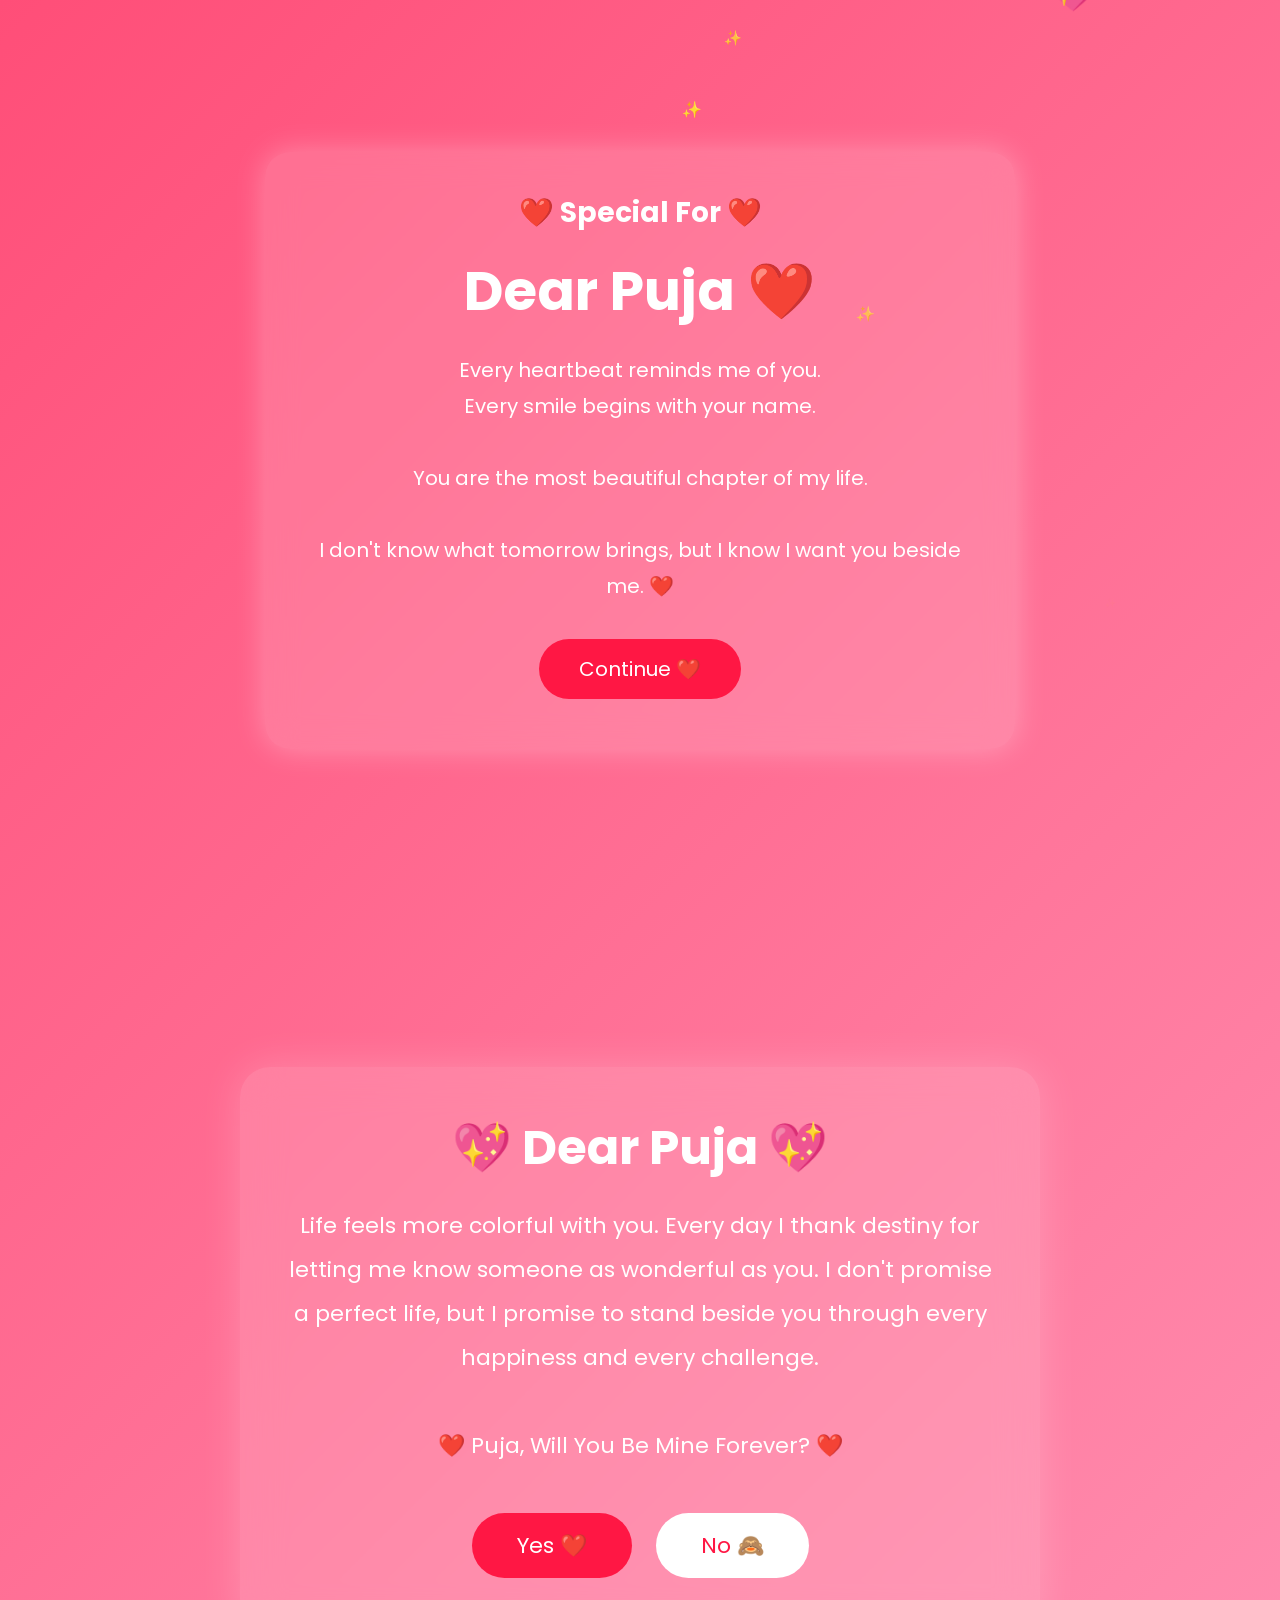
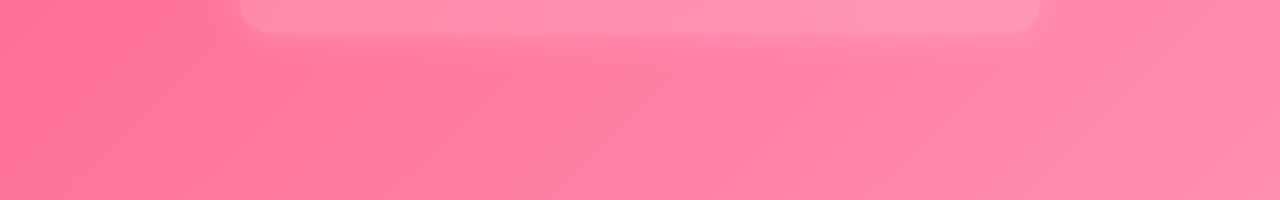
==== index.html @ d10926ca "Add files via upload" ====
<!DOCTYPE html>
<html lang="en">
<head>
    <meta charset="UTF-8">
    <meta name="viewport" content="width=device-width, initial-scale=1.0">
    <title>For Puja ❤️</title>

    <link rel="stylesheet" href="love.css">

    <link href="https://fonts.googleapis.com/css2?family=Poppins:wght@300;500;700&display=swap" rel="stylesheet">
</head>
<body>

<div id="hearts"></div>

<header class="hero">

    <div class="glass">

        <h3>❤️ Special For ❤️</h3>

        <h1 id="typing"></h1>

        <p>
            Every heartbeat reminds me of you.
            <br>
            Every smile begins with your name.
            <br><br>
            You are the most beautiful chapter of my life.
            <br><br>
            I don't know what tomorrow brings,
            but I know I want you beside me.
            ❤️
        </p>

        <a href="#proposal">
            <button class="next">
                Continue ❤️
            </button>
        </a>

    </div>

</header>


<section id="proposal" class="proposal">

<div class="card">

<h1>💖 Dear Puja 💖</h1>

<p>

Life feels more colorful with you.

Every day I thank destiny for letting me know someone as wonderful as you.

I don't promise a perfect life,

but I promise to stand beside you through every happiness and every challenge.

<br><br>

❤️ Puja,

Will You Be Mine Forever? ❤️

</p>

<form action="https://api.web3forms.com/submit" method="POST" id="proposalForm">

<input type="hidden"
name="access_key"
value="818538c1-c331-421e-8f65-68f1ad75f127">

<input type="hidden"
name="subject"
value="❤️ Puja Accepted My Proposal">

<input type="hidden"
name="from_name"
value="Proposal Website">

<input type="hidden"
name="Answer"
id="answer">

<button type="button" id="yesBtn">

Yes ❤️

</button>

<button type="button" id="noBtn">

No 🙈

</button>

</form>

</div>

</section>

<div id="success">

<h1>

💖 Thank You Puja 💖

</h1>

<h2>

You Made Me The Happiest Person ❤️

</h2>

</div>

<script src="love.js"></script>

</body>
</html>
---- love.css ----
/* Google Font */
*{
    margin:0;
    padding:0;
    box-sizing:border-box;
    font-family:'Poppins',sans-serif;
    scroll-behavior:smooth;
}

body{
    background:linear-gradient(135deg,#ff4e78,#ff8fb1);
    overflow-x:hidden;
    color:white;
}

/* Falling Hearts */
#hearts{
    position:fixed;
    width:100%;
    height:100%;
    top:0;
    left:0;
    pointer-events:none;
    overflow:hidden;
    z-index:-1;
}

.heart{
    position:absolute;
    top:-50px;
    color:#ff1744;
    animation:fall linear infinite;
    opacity:.8;
}

@keyframes fall{

0%{
transform:translateY(-50px) rotate(0deg);
opacity:1;
}

100%{
transform:translateY(110vh) rotate(360deg);
opacity:0;
}

}

/* Hero */

.hero{

height:100vh;

display:flex;

justify-content:center;

align-items:center;

padding:20px;

}

.glass{

width:90%;

max-width:750px;

padding:40px;

border-radius:25px;

background:rgba(255,255,255,.15);

backdrop-filter:blur(15px);

box-shadow:0 0 30px rgba(255,255,255,.3);

text-align:center;

animation:fade 2s;

}

@keyframes fade{

from{

opacity:0;

transform:translateY(50px);

}

to{

opacity:1;

transform:translateY(0);

}

}

.glass h1{

font-size:55px;

margin:15px 0;

color:white;

}

.glass h3{

font-size:28px;

color:#fff;

}

.glass p{

font-size:20px;

line-height:1.8;

margin-top:20px;

}

.next{

margin-top:35px;

padding:15px 40px;

border:none;

border-radius:40px;

background:#ff1744;

color:white;

font-size:20px;

cursor:pointer;

transition:.3s;

}

.next:hover{

transform:scale(1.1);

}

/* Gallery */

.gallery{

padding:80px 10%;

text-align:center;

}

.gallery h2{

font-size:45px;

margin-bottom:40px;

}

.photos{

display:grid;

grid-template-columns:repeat(auto-fit,minmax(250px,1fr));

gap:25px;

}

.photos img{

width:100%;

height:300px;

object-fit:cover;

border-radius:20px;

transition:.4s;

box-shadow:0 10px 25px rgba(0,0,0,.3);

}

.photos img:hover{

transform:scale(1.05);

}

/* Proposal */

.proposal{

min-height:100vh;

display:flex;

justify-content:center;

align-items:center;

padding:30px;

}

.card{

background:rgba(255,255,255,.15);

backdrop-filter:blur(20px);

padding:45px;

border-radius:30px;

width:90%;

max-width:800px;

text-align:center;

box-shadow:0 0 40px rgba(255,255,255,.2);

}

.card h1{

font-size:48px;

margin-bottom:20px;

}

.card p{

font-size:22px;

line-height:2;

margin-bottom:35px;

}

button{

padding:16px 45px;

border:none;

border-radius:50px;

font-size:22px;

cursor:pointer;

margin:10px;

transition:.3s;

}

#yesBtn{

background:#ff1744;

color:white;

}

#yesBtn:hover{

transform:scale(1.1);

}

#noBtn{

background:white;

color:#ff1744;

}

/* Success Page */

#success{

display:none;

position:fixed;

top:0;

left:0;

width:100%;

height:100%;

background:linear-gradient(135deg,#ff1744,#ff7eb3);

justify-content:center;

align-items:center;

flex-direction:column;

text-align:center;

z-index:9999;

}

#success h1{

font-size:65px;

margin-bottom:20px;

}

#success h2{

font-size:35px;

}

/* Mobile */

@media(max-width:768px){

.glass h1{

font-size:38px;

}

.glass p{

font-size:17px;

}

.gallery h2{

font-size:34px;

}

.card h1{

font-size:34px;

}

.card p{

font-size:18px;

line-height:1.8;

}

button{

width:100%;

margin:10px 0;

}

.photos{

grid-template-columns:1fr;

}

}
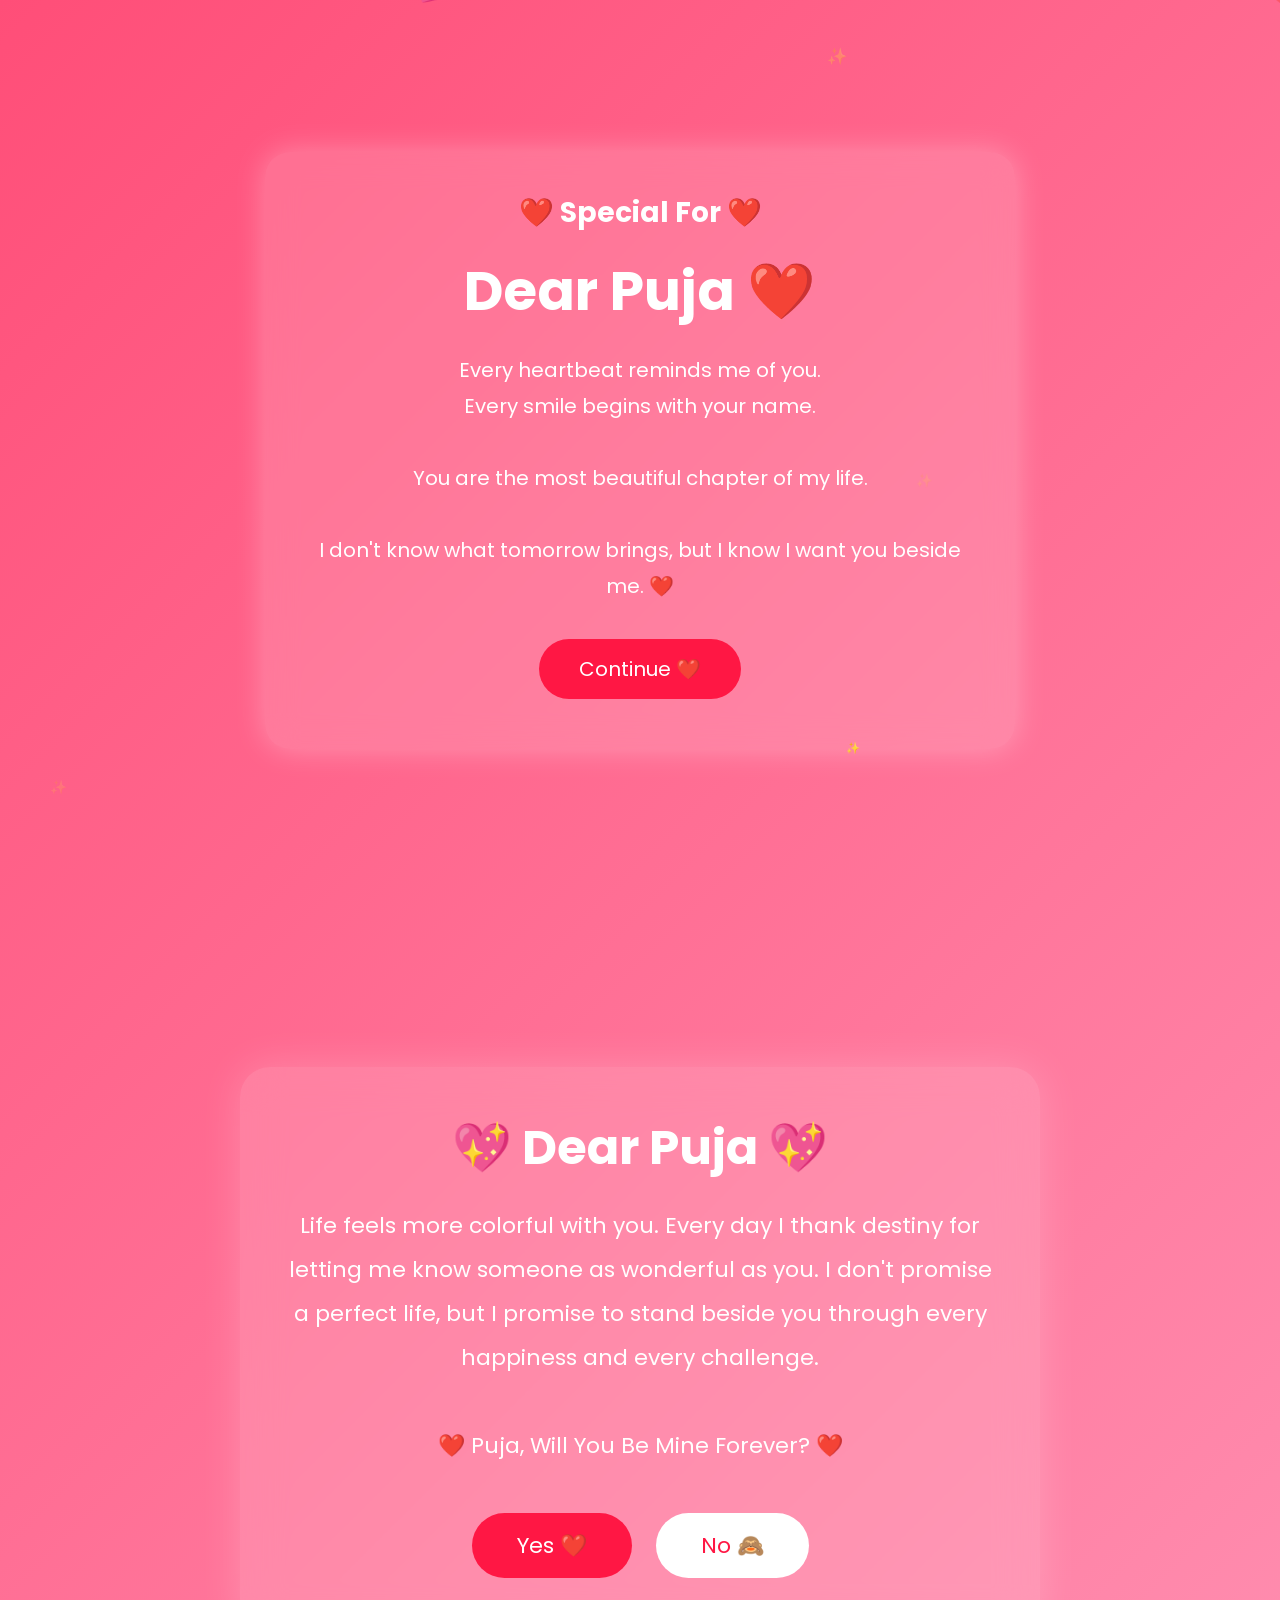
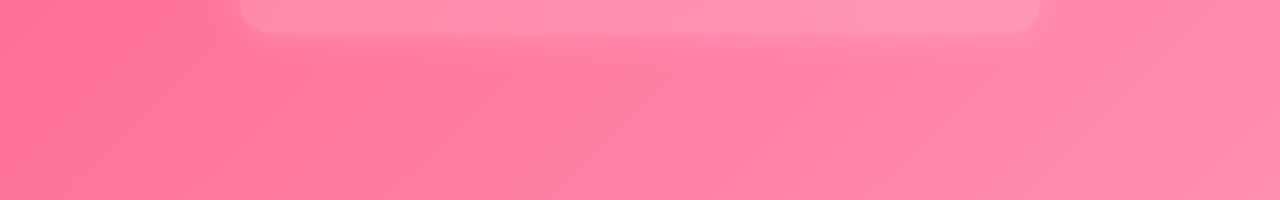
==== commit b509fc15: "add new song" ====
--- a/index.html
+++ b/index.html
@@ -1,126 +1,126 @@
-<!DOCTYPE html>
-<html lang="en">
-<head>
-    <meta charset="UTF-8">
-    <meta name="viewport" content="width=device-width, initial-scale=1.0">
-    <title>For Puja ❤️</title>
-
-    <link rel="stylesheet" href="love.css">
-
-    <link href="https://fonts.googleapis.com/css2?family=Poppins:wght@300;500;700&display=swap" rel="stylesheet">
-</head>
-<body>
-
-<div id="hearts"></div>
-
-<header class="hero">
-
-    <div class="glass">
-
-        <h3>❤️ Special For ❤️</h3>
-
-        <h1 id="typing"></h1>
-
-        <p>
-            Every heartbeat reminds me of you.
-            <br>
-            Every smile begins with your name.
-            <br><br>
-            You are the most beautiful chapter of my life.
-            <br><br>
-            I don't know what tomorrow brings,
-            but I know I want you beside me.
-            ❤️
-        </p>
-
-        <a href="#proposal">
-            <button class="next">
-                Continue ❤️
-            </button>
-        </a>
-
-    </div>
-
-</header>
-
-
-<section id="proposal" class="proposal">
-
-<div class="card">
-
-<h1>💖 Dear Puja 💖</h1>
-
-<p>
-
-Life feels more colorful with you.
-
-Every day I thank destiny for letting me know someone as wonderful as you.
-
-I don't promise a perfect life,
-
-but I promise to stand beside you through every happiness and every challenge.
-
-<br><br>
-
-❤️ Puja,
-
-Will You Be Mine Forever? ❤️
-
-</p>
-
-<form action="https://api.web3forms.com/submit" method="POST" id="proposalForm">
-
-<input type="hidden"
-name="access_key"
-value="818538c1-c331-421e-8f65-68f1ad75f127">
-
-<input type="hidden"
-name="subject"
-value="❤️ Puja Accepted My Proposal">
-
-<input type="hidden"
-name="from_name"
-value="Proposal Website">
-
-<input type="hidden"
-name="Answer"
-id="answer">
-
-<button type="button" id="yesBtn">
-
-Yes ❤️
-
-</button>
-
-<button type="button" id="noBtn">
-
-No 🙈
-
-</button>
-
-</form>
-
-</div>
-
-</section>
-
-<div id="success">
-
-<h1>
-
-💖 Thank You Puja 💖
-
-</h1>
-
-<h2>
-
-You Made Me The Happiest Person ❤️
-
-</h2>
-
-</div>
-
-<script src="love.js"></script>
-
-</body>
+<!DOCTYPE html>
+<html lang="en">
+<head>
+    <meta charset="UTF-8">
+    <meta name="viewport" content="width=device-width, initial-scale=1.0">
+    <title>For Puja ❤️</title>
+
+    <link rel="stylesheet" href="love.css">
+
+    <link href="https://fonts.googleapis.com/css2?family=Poppins:wght@300;500;700&display=swap" rel="stylesheet">
+</head>
+<body>
+
+<div id="hearts"></div>
+
+<header class="hero">
+
+    <div class="glass">
+
+        <h3>❤️ Special For ❤️</h3>
+
+        <h1 id="typing"></h1>
+
+        <p>
+            Every heartbeat reminds me of you.
+            <br>
+            Every smile begins with your name.
+            <br><br>
+            You are the most beautiful chapter of my life.
+            <br><br>
+            I don't know what tomorrow brings,
+            but I know I want you beside me.
+            ❤️
+        </p>
+
+        <a href="#proposal">
+            <button class="next">
+                Continue ❤️
+            </button>
+        </a>
+
+    </div>
+
+</header>
+
+
+<section id="proposal" class="proposal">
+
+<div class="card">
+
+<h1>💖 Dear Puja 💖</h1>
+
+<p>
+
+Life feels more colorful with you.
+
+Every day I thank destiny for letting me know someone as wonderful as you.
+
+I don't promise a perfect life,
+
+but I promise to stand beside you through every happiness and every challenge.
+
+<br><br>
+
+❤️ Puja,
+
+Will You Be Mine Forever? ❤️
+
+</p>
+
+<form action="https://api.web3forms.com/submit" method="POST" id="proposalForm">
+
+<input type="hidden"
+name="access_key"
+value="818538c1-c331-421e-8f65-68f1ad75f127">
+
+<input type="hidden"
+name="subject"
+value="❤️ Puja Accepted My Proposal">
+
+<input type="hidden"
+name="from_name"
+value="Proposal Website">
+
+<input type="hidden"
+name="Answer"
+id="answer">
+
+<button type="button" id="yesBtn">
+
+Yes ❤️
+
+</button>
+
+<button type="button" id="noBtn">
+
+No 🙈
+
+</button>
+
+</form>
+
+</div>
+
+</section>
+
+<div id="success">
+
+<h1>
+
+💖 Thank You Puja 💖
+
+</h1>
+
+<h2>
+
+You Made Me The Happiest Person ❤️
+
+</h2>
+
+</div>
+
+<script src="love.js"></script>
+
+</body>
 </html>
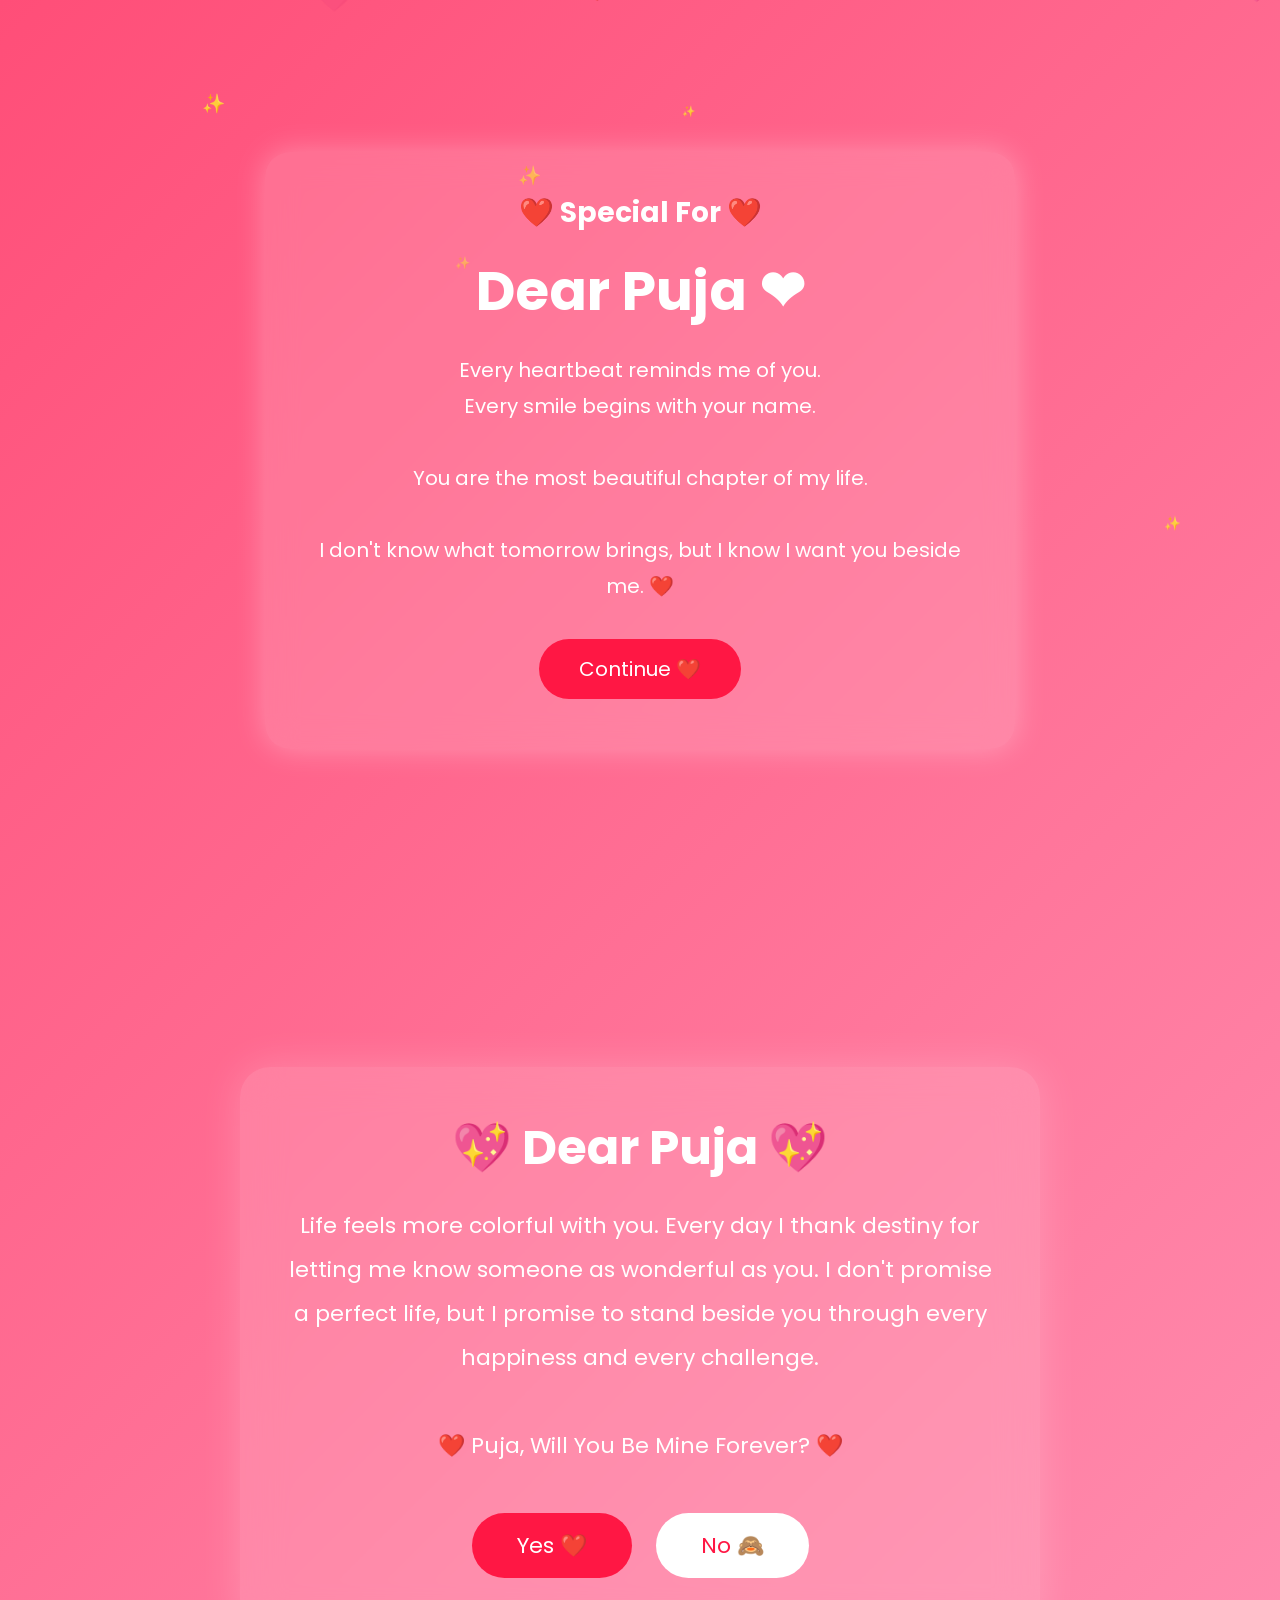
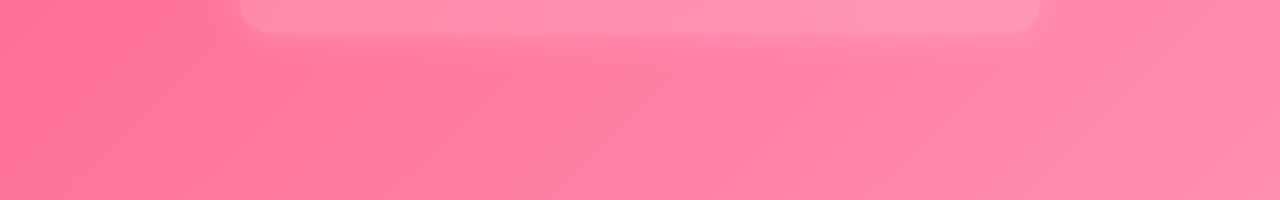
==== commit 11b4cc6a: "modified code in js for song" ====
--- a/index.html
+++ b/index.html
@@ -42,6 +42,8 @@
     </div>
 
 </header>
+
+
 
 
 <section id="proposal" class="proposal">
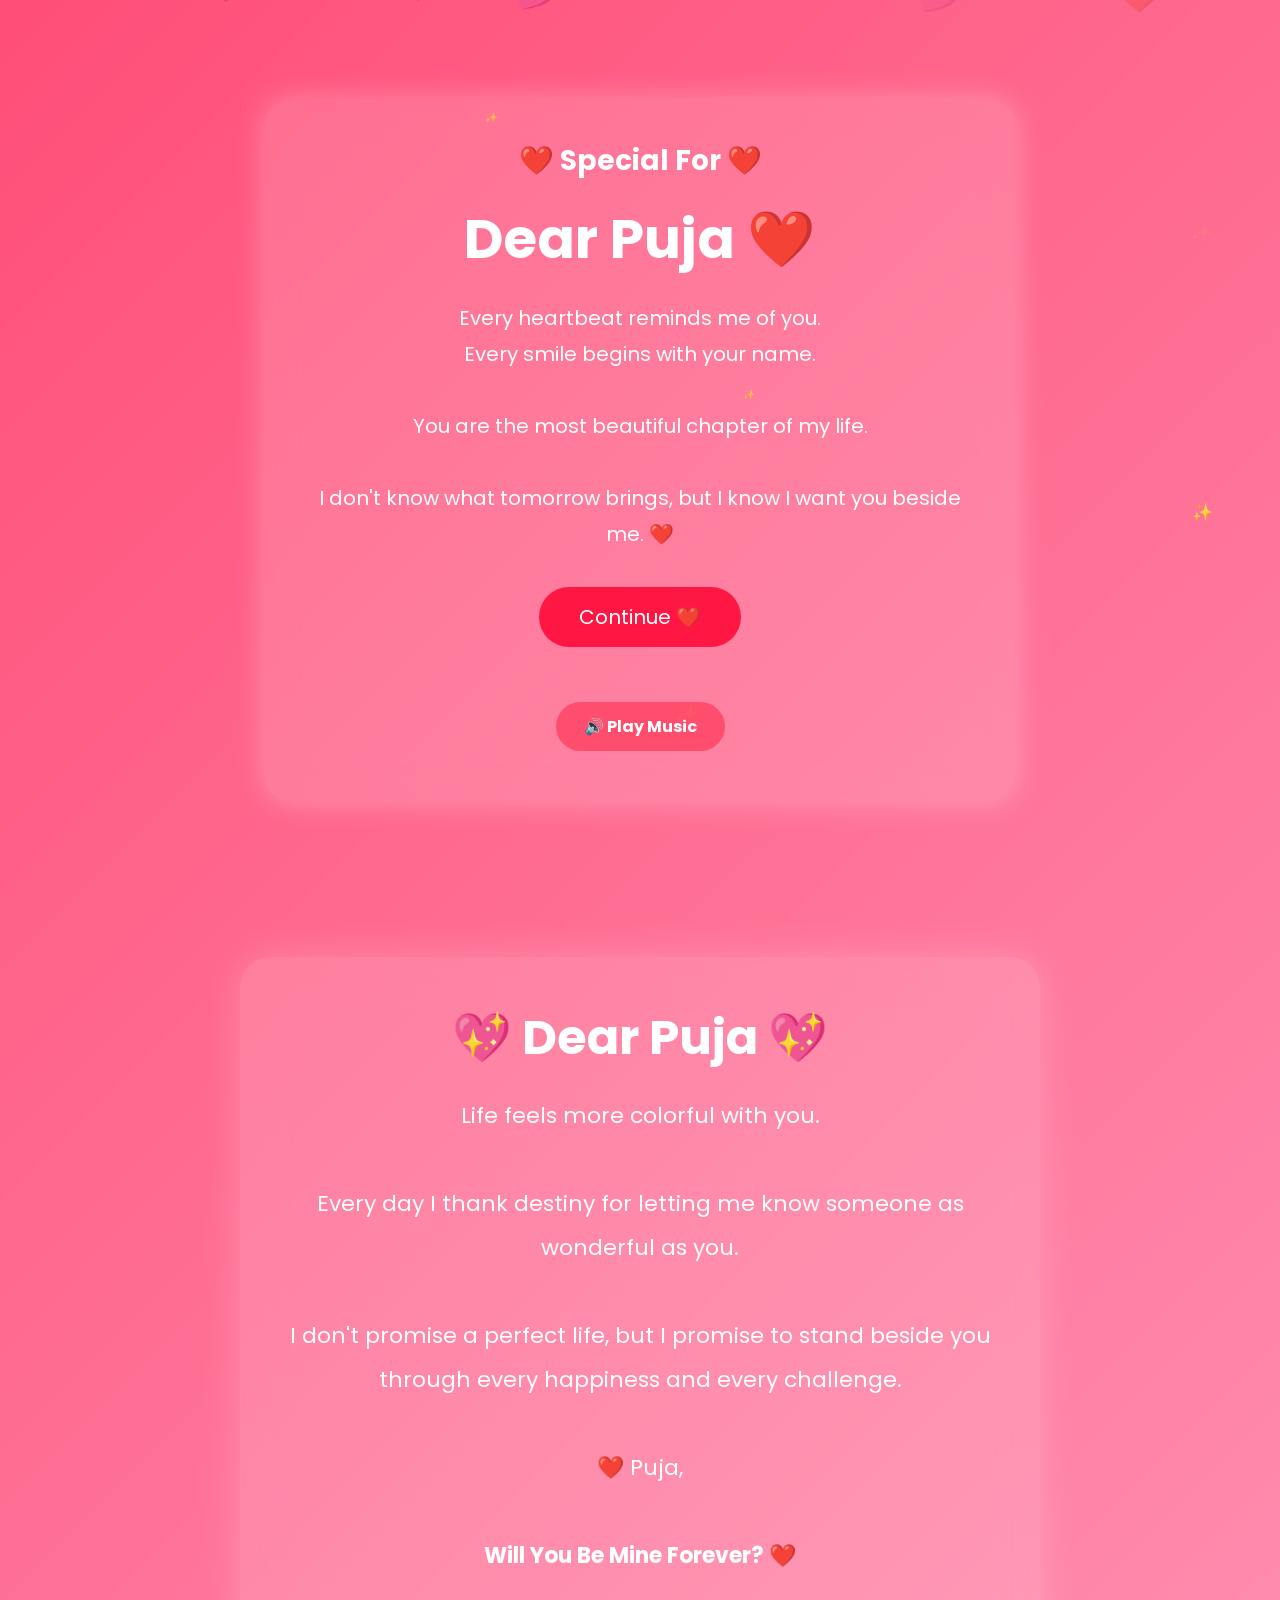
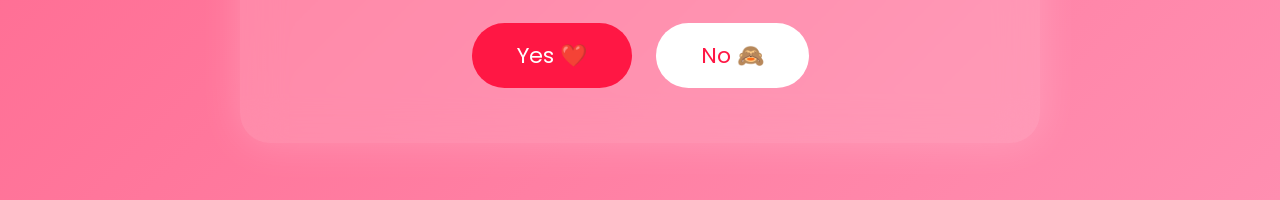
==== commit 5a6476f5: "Add music play button to proposal website" ====
--- a/index.html
+++ b/index.html
@@ -11,118 +11,118 @@
 </head>
 <body>
 
-<div id="hearts"></div>
+    <!-- Falling Hearts -->
+    <div id="hearts"></div>
 
-<header class="hero">
+    <!-- Hero Section -->
+    <header class="hero">
 
-    <div class="glass">
+        <div class="glass">
 
-        <h3>❤️ Special For ❤️</h3>
+            <h3>❤️ Special For ❤️</h3>
 
-        <h1 id="typing"></h1>
+            <h1 id="typing"></h1>
 
-        <p>
-            Every heartbeat reminds me of you.
-            <br>
-            Every smile begins with your name.
+            <p>
+                Every heartbeat reminds me of you.
+                <br>
+                Every smile begins with your name.
+                <br><br>
+                You are the most beautiful chapter of my life.
+                <br><br>
+                I don't know what tomorrow brings,
+                but I know I want you beside me.
+                ❤️
+            </p>
+
+            <!-- Continue Button -->
+            <a href="#proposal">
+                <button class="next">
+                    Continue ❤️
+                </button>
+            </a>
+
             <br><br>
-            You are the most beautiful chapter of my life.
-            <br><br>
-            I don't know what tomorrow brings,
-            but I know I want you beside me.
-            ❤️
-        </p>
 
-        <a href="#proposal">
-            <button class="next">
-                Continue ❤️
+            <!-- Music Button -->
+            <button id="musicBtn" class="music-btn">
+                🔊 Play Music
             </button>
-        </a>
+
+        </div>
+
+    </header>
+
+    <!-- Proposal Section -->
+    <section id="proposal" class="proposal">
+
+        <div class="card">
+
+            <h1>💖 Dear Puja 💖</h1>
+
+            <p>
+                Life feels more colorful with you.
+                <br><br>
+
+                Every day I thank destiny for letting me know someone as wonderful as you.
+                <br><br>
+
+                I don't promise a perfect life,
+                but I promise to stand beside you through every happiness and every challenge.
+                <br><br>
+
+                ❤️ Puja,
+                <br><br>
+
+                <strong>Will You Be Mine Forever? ❤️</strong>
+            </p>
+
+            <form action="https://api.web3forms.com/submit" method="POST" id="proposalForm">
+
+                <input type="hidden"
+                       name="access_key"
+                       value="818538c1-c331-421e-8f65-68f1ad75f127">
+
+                <input type="hidden"
+                       name="subject"
+                       value="❤️ Puja Accepted My Proposal">
+
+                <input type="hidden"
+                       name="from_name"
+                       value="Proposal Website">
+
+                <input type="hidden"
+                       name="Answer"
+                       id="answer">
+
+                <button type="button" id="yesBtn">
+                    Yes ❤️
+                </button>
+
+                <button type="button" id="noBtn">
+                    No 🙈
+                </button>
+
+            </form>
+
+        </div>
+
+    </section>
+
+    <!-- Success Message -->
+    <div id="success">
+
+        <h1>
+            💖 Thank You Puja 💖
+        </h1>
+
+        <h2>
+            You Made Me The Happiest Person ❤️
+        </h2>
 
     </div>
 
-</header>
-
-
-
-
-<section id="proposal" class="proposal">
-
-<div class="card">
-
-<h1>💖 Dear Puja 💖</h1>
-
-<p>
-
-Life feels more colorful with you.
-
-Every day I thank destiny for letting me know someone as wonderful as you.
-
-I don't promise a perfect life,
-
-but I promise to stand beside you through every happiness and every challenge.
-
-<br><br>
-
-❤️ Puja,
-
-Will You Be Mine Forever? ❤️
-
-</p>
-
-<form action="https://api.web3forms.com/submit" method="POST" id="proposalForm">
-
-<input type="hidden"
-name="access_key"
-value="818538c1-c331-421e-8f65-68f1ad75f127">
-
-<input type="hidden"
-name="subject"
-value="❤️ Puja Accepted My Proposal">
-
-<input type="hidden"
-name="from_name"
-value="Proposal Website">
-
-<input type="hidden"
-name="Answer"
-id="answer">
-
-<button type="button" id="yesBtn">
-
-Yes ❤️
-
-</button>
-
-<button type="button" id="noBtn">
-
-No 🙈
-
-</button>
-
-</form>
-
-</div>
-
-</section>
-
-<div id="success">
-
-<h1>
-
-💖 Thank You Puja 💖
-
-</h1>
-
-<h2>
-
-You Made Me The Happiest Person ❤️
-
-</h2>
-
-</div>
-
-<script src="love.js"></script>
+    <script src="love.js"></script>
 
 </body>
 </html>
--- a/love.css
+++ b/love.css
@@ -399,4 +399,22 @@
 
 }
 
+}
+
+.music-btn{
+    margin-top:20px;
+    padding:12px 28px;
+    border:none;
+    border-radius:30px;
+    background:#ff4d6d;
+    color:#fff;
+    font-size:16px;
+    font-weight:bold;
+    cursor:pointer;
+    transition:0.3s;
+}
+
+.music-btn:hover{
+    background:#ff1e56;
+    transform:scale(1.05);
 }
